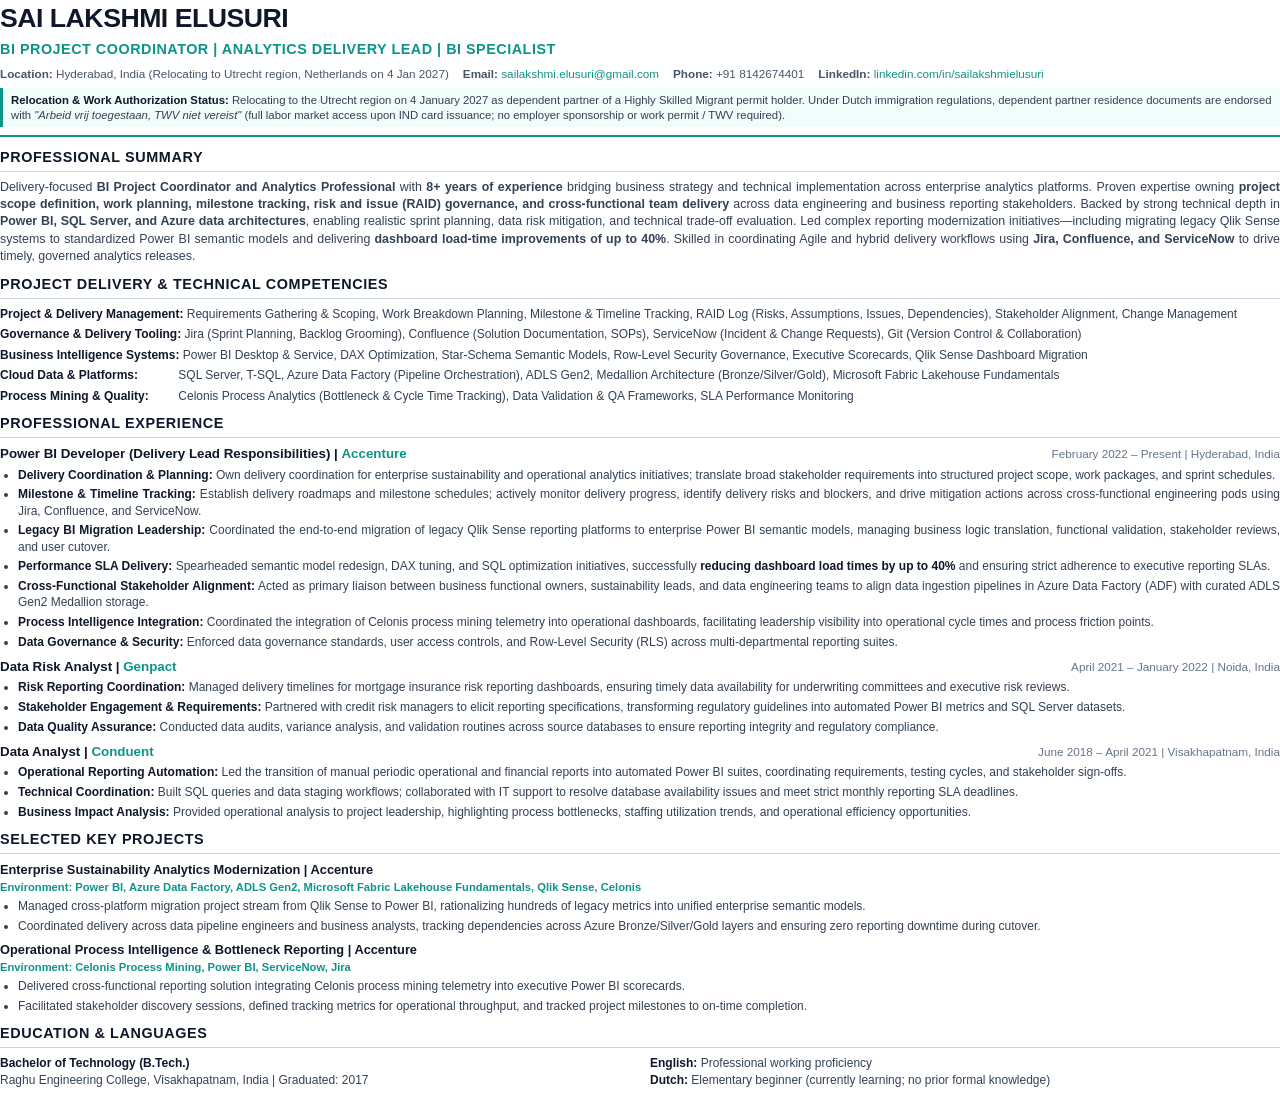
==== cv_bi_project_delivery.html @ 5f2615dc "feat(cicd): add git skills, automated test suite, netlify deployment and pipeline" ====
<!DOCTYPE html>
<html lang="en">
<head>
<meta charset="UTF-8">
<title>Sai Lakshmi Elusuri - BI Project Delivery CV</title>
<style>
  @page {
    size: A4 portrait;
    margin: 12mm 15mm 12mm 15mm;
  }
  * {
    box-sizing: border-box;
    margin: 0;
    padding: 0;
  }
  body {
    font-family: -apple-system, BlinkMacSystemFont, "Segoe UI", Roboto, Helvetica, Arial, sans-serif;
    color: #1a1a1a;
    background-color: #ffffff;
    font-size: 9.5pt;
    line-height: 1.38;
  }
  .cv-container {
    max-width: 100%;
    margin: 0 auto;
  }
  /* Header */
  header {
    border-bottom: 2px solid #0d9488;
    padding-bottom: 8px;
    margin-bottom: 11px;
  }
  h1 {
    font-size: 20pt;
    font-weight: 700;
    color: #0f172a;
    letter-spacing: -0.5px;
    text-transform: uppercase;
    margin-bottom: 3px;
  }
  .target-title {
    font-size: 10.8pt;
    font-weight: 600;
    color: #0d9488;
    text-transform: uppercase;
    letter-spacing: 0.5px;
    margin-bottom: 6px;
  }
  .contact-info {
    font-size: 8.8pt;
    color: #475569;
    display: flex;
    flex-wrap: wrap;
    gap: 6px 14px;
  }
  .contact-info a {
    color: #0d9488;
    text-decoration: none;
  }
  .auth-badge {
    margin-top: 6px;
    padding: 5px 8px;
    background-color: #f0fdfa;
    border-left: 3px solid #0d9488;
    font-size: 8.5pt;
    color: #334155;
    line-height: 1.3;
  }
  .auth-badge strong {
    color: #0f172a;
  }

  /* Section Styling */
  section {
    margin-bottom: 10px;
  }
  h2 {
    font-size: 10.8pt;
    font-weight: 700;
    color: #0f172a;
    text-transform: uppercase;
    letter-spacing: 0.6px;
    border-bottom: 1px solid #cbd5e1;
    padding-bottom: 3px;
    margin-bottom: 7px;
  }

  /* Summary */
  .summary p {
    text-align: justify;
    color: #334155;
    font-size: 9.3pt;
  }

  /* Skills Grid */
  .skills-list {
    list-style: none;
    display: grid;
    grid-template-columns: 1fr;
    gap: 4px;
    font-size: 9pt;
  }
  .skill-group strong {
    color: #0f172a;
    min-width: 175px;
    display: inline-block;
  }
  .skill-group span {
    color: #334155;
  }

  /* Experience */
  .job {
    margin-bottom: 8px;
    page-break-inside: avoid;
  }
  .job-header {
    display: flex;
    justify-content: space-between;
    align-items: baseline;
    margin-bottom: 2px;
  }
  .job-title-company {
    font-size: 10pt;
    font-weight: 700;
    color: #0f172a;
  }
  .job-company {
    color: #0d9488;
    font-weight: 600;
  }
  .job-meta {
    font-size: 8.8pt;
    color: #64748b;
    font-style: normal;
    text-align: right;
  }
  ul.job-bullets {
    margin-left: 18px;
    margin-top: 3px;
    list-style-type: disc;
  }
  ul.job-bullets li {
    font-size: 9pt;
    color: #334155;
    margin-bottom: 3px;
    text-align: justify;
  }
  ul.job-bullets li strong {
    color: #0f172a;
  }

  /* Projects */
  .project-item {
    margin-bottom: 7px;
    page-break-inside: avoid;
  }
  .project-title {
    font-size: 9.6pt;
    font-weight: 700;
    color: #0f172a;
    margin-bottom: 1px;
  }
  .project-tech {
    font-size: 8.4pt;
    color: #0d9488;
    font-weight: 600;
    margin-bottom: 2px;
  }

  /* Education & Languages */
  .two-col-footer {
    display: flex;
    justify-content: space-between;
    gap: 20px;
  }
  .two-col-footer > div {
    flex: 1;
  }
  .edu-item, .lang-item {
    font-size: 9pt;
    color: #334155;
  }
  .edu-item strong, .lang-item strong {
    color: #0f172a;
  }
</style>
</head>
<body>
<div class="cv-container">

  <!-- HEADER -->
  <header>
    <h1>Sai Lakshmi Elusuri</h1>
    <div class="target-title">BI Project Coordinator | Analytics Delivery Lead | BI Specialist</div>
    <div class="contact-info">
      <span><strong>Location:</strong> Hyderabad, India (Relocating to Utrecht region, Netherlands on 4 Jan 2027)</span>
      <span><strong>Email:</strong> <a href="mailto:sailakshmi.elusuri@gmail.com">sailakshmi.elusuri@gmail.com</a></span>
      <span><strong>Phone:</strong> +91 8142674401</span>
      <span><strong>LinkedIn:</strong> <a href="https://linkedin.com/in/sailakshmielusuri">linkedin.com/in/sailakshmielusuri</a></span>
    </div>
    <div class="auth-badge">
      <strong>Relocation & Work Authorization Status:</strong> Relocating to the Utrecht region on 4 January 2027 as dependent partner of a Highly Skilled Migrant permit holder. Under Dutch immigration regulations, dependent partner residence documents are endorsed with <em>"Arbeid vrij toegestaan, TWV niet vereist"</em> (full labor market access upon IND card issuance; no employer sponsorship or work permit / TWV required).
    </div>
  </header>

  <!-- PROFESSIONAL SUMMARY -->
  <section class="summary">
    <h2>Professional Summary</h2>
    <p>
      Delivery-focused <strong>BI Project Coordinator and Analytics Professional</strong> with <strong>8+ years of experience</strong> bridging business strategy and technical implementation across enterprise analytics platforms. Proven expertise owning <strong>project scope definition, work planning, milestone tracking, risk and issue (RAID) governance, and cross-functional team delivery</strong> across data engineering and business reporting stakeholders. Backed by strong technical depth in <strong>Power BI, SQL Server, and Azure data architectures</strong>, enabling realistic sprint planning, data risk mitigation, and technical trade-off evaluation. Led complex reporting modernization initiatives—including migrating legacy Qlik Sense systems to standardized Power BI semantic models and delivering <strong>dashboard load-time improvements of up to 40%</strong>. Skilled in coordinating Agile and hybrid delivery workflows using <strong>Jira, Confluence, and ServiceNow</strong> to drive timely, governed analytics releases.
    </p>
  </section>

  <!-- DELIVERY COMPETENCIES -->
  <section>
    <h2>Project Delivery & Technical Competencies</h2>
    <div class="skills-list">
      <div class="skill-group">
        <strong>Project & Delivery Management:</strong>
        <span>Requirements Gathering & Scoping, Work Breakdown Planning, Milestone & Timeline Tracking, RAID Log (Risks, Assumptions, Issues, Dependencies), Stakeholder Alignment, Change Management</span>
      </div>
      <div class="skill-group">
        <strong>Governance & Delivery Tooling:</strong>
        <span>Jira (Sprint Planning, Backlog Grooming), Confluence (Solution Documentation, SOPs), ServiceNow (Incident & Change Requests), Git (Version Control & Collaboration)</span>
      </div>
      <div class="skill-group">
        <strong>Business Intelligence Systems:</strong>
        <span>Power BI Desktop & Service, DAX Optimization, Star-Schema Semantic Models, Row-Level Security Governance, Executive Scorecards, Qlik Sense Dashboard Migration</span>
      </div>
      <div class="skill-group">
        <strong>Cloud Data & Platforms:</strong>
        <span>SQL Server, T-SQL, Azure Data Factory (Pipeline Orchestration), ADLS Gen2, Medallion Architecture (Bronze/Silver/Gold), Microsoft Fabric Lakehouse Fundamentals</span>
      </div>
      <div class="skill-group">
        <strong>Process Mining & Quality:</strong>
        <span>Celonis Process Analytics (Bottleneck & Cycle Time Tracking), Data Validation & QA Frameworks, SLA Performance Monitoring</span>
      </div>
    </div>
  </section>

  <!-- PROFESSIONAL EXPERIENCE -->
  <section>
    <h2>Professional Experience</h2>

    <!-- ACCENTURE -->
    <div class="job">
      <div class="job-header">
        <span class="job-title-company">Power BI Developer (Delivery Lead Responsibilities) | <span class="job-company">Accenture</span></span>
        <span class="job-meta">February 2022 – Present | Hyderabad, India</span>
      </div>
      <ul class="job-bullets">
        <li><strong>Delivery Coordination & Planning:</strong> Own delivery coordination for enterprise sustainability and operational analytics initiatives; translate broad stakeholder requirements into structured project scope, work packages, and sprint schedules.</li>
        <li><strong>Milestone & Timeline Tracking:</strong> Establish delivery roadmaps and milestone schedules; actively monitor delivery progress, identify delivery risks and blockers, and drive mitigation actions across cross-functional engineering pods using Jira, Confluence, and ServiceNow.</li>
        <li><strong>Legacy BI Migration Leadership:</strong> Coordinated the end-to-end migration of legacy Qlik Sense reporting platforms to enterprise Power BI semantic models, managing business logic translation, functional validation, stakeholder reviews, and user cutover.</li>
        <li><strong>Performance SLA Delivery:</strong> Spearheaded semantic model redesign, DAX tuning, and SQL optimization initiatives, successfully <strong>reducing dashboard load times by up to 40%</strong> and ensuring strict adherence to executive reporting SLAs.</li>
        <li><strong>Cross-Functional Stakeholder Alignment:</strong> Acted as primary liaison between business functional owners, sustainability leads, and data engineering teams to align data ingestion pipelines in Azure Data Factory (ADF) with curated ADLS Gen2 Medallion storage.</li>
        <li><strong>Process Intelligence Integration:</strong> Coordinated the integration of Celonis process mining telemetry into operational dashboards, facilitating leadership visibility into operational cycle times and process friction points.</li>
        <li><strong>Data Governance & Security:</strong> Enforced data governance standards, user access controls, and Row-Level Security (RLS) across multi-departmental reporting suites.</li>
      </ul>
    </div>

    <!-- GENPACT -->
    <div class="job">
      <div class="job-header">
        <span class="job-title-company">Data Risk Analyst | <span class="job-company">Genpact</span></span>
        <span class="job-meta">April 2021 – January 2022 | Noida, India</span>
      </div>
      <ul class="job-bullets">
        <li><strong>Risk Reporting Coordination:</strong> Managed delivery timelines for mortgage insurance risk reporting dashboards, ensuring timely data availability for underwriting committees and executive risk reviews.</li>
        <li><strong>Stakeholder Engagement & Requirements:</strong> Partnered with credit risk managers to elicit reporting specifications, transforming regulatory guidelines into automated Power BI metrics and SQL Server datasets.</li>
        <li><strong>Data Quality Assurance:</strong> Conducted data audits, variance analysis, and validation routines across source databases to ensure reporting integrity and regulatory compliance.</li>
      </ul>
    </div>

    <!-- CONDUENT -->
    <div class="job">
      <div class="job-header">
        <span class="job-title-company">Data Analyst | <span class="job-company">Conduent</span></span>
        <span class="job-meta">June 2018 – April 2021 | Visakhapatnam, India</span>
      </div>
      <ul class="job-bullets">
        <li><strong>Operational Reporting Automation:</strong> Led the transition of manual periodic operational and financial reports into automated Power BI suites, coordinating requirements, testing cycles, and stakeholder sign-offs.</li>
        <li><strong>Technical Coordination:</strong> Built SQL queries and data staging workflows; collaborated with IT support to resolve database availability issues and meet strict monthly reporting SLA deadlines.</li>
        <li><strong>Business Impact Analysis:</strong> Provided operational analysis to project leadership, highlighting process bottlenecks, staffing utilization trends, and operational efficiency opportunities.</li>
      </ul>
    </div>
  </section>

  <!-- SELECTED PROJECT ACHIEVEMENTS -->
  <section>
    <h2>Selected Key Projects</h2>
    <div class="project-item">
      <div class="project-title">Enterprise Sustainability Analytics Modernization | Accenture</div>
      <div class="project-tech">Environment: Power BI, Azure Data Factory, ADLS Gen2, Microsoft Fabric Lakehouse Fundamentals, Qlik Sense, Celonis</div>
      <ul class="job-bullets">
        <li>Managed cross-platform migration project stream from Qlik Sense to Power BI, rationalizing hundreds of legacy metrics into unified enterprise semantic models.</li>
        <li>Coordinated delivery across data pipeline engineers and business analysts, tracking dependencies across Azure Bronze/Silver/Gold layers and ensuring zero reporting downtime during cutover.</li>
      </ul>
    </div>
    <div class="project-item">
      <div class="project-title">Operational Process Intelligence & Bottleneck Reporting | Accenture</div>
      <div class="project-tech">Environment: Celonis Process Mining, Power BI, ServiceNow, Jira</div>
      <ul class="job-bullets">
        <li>Delivered cross-functional reporting solution integrating Celonis process mining telemetry into executive Power BI scorecards.</li>
        <li>Facilitated stakeholder discovery sessions, defined tracking metrics for operational throughput, and tracked project milestones to on-time completion.</li>
      </ul>
    </div>
  </section>

  <!-- EDUCATION & LANGUAGES -->
  <section>
    <h2>Education & Languages</h2>
    <div class="two-col-footer">
      <div>
        <div class="edu-item"><strong>Bachelor of Technology (B.Tech.)</strong></div>
        <div class="edu-item">Raghu Engineering College, Visakhapatnam, India | Graduated: 2017</div>
      </div>
      <div>
        <div class="lang-item"><strong>English:</strong> Professional working proficiency</div>
        <div class="lang-item"><strong>Dutch:</strong> Elementary beginner (currently learning; no prior formal knowledge)</div>
      </div>
    </div>
  </section>

</div>
</body>
</html>
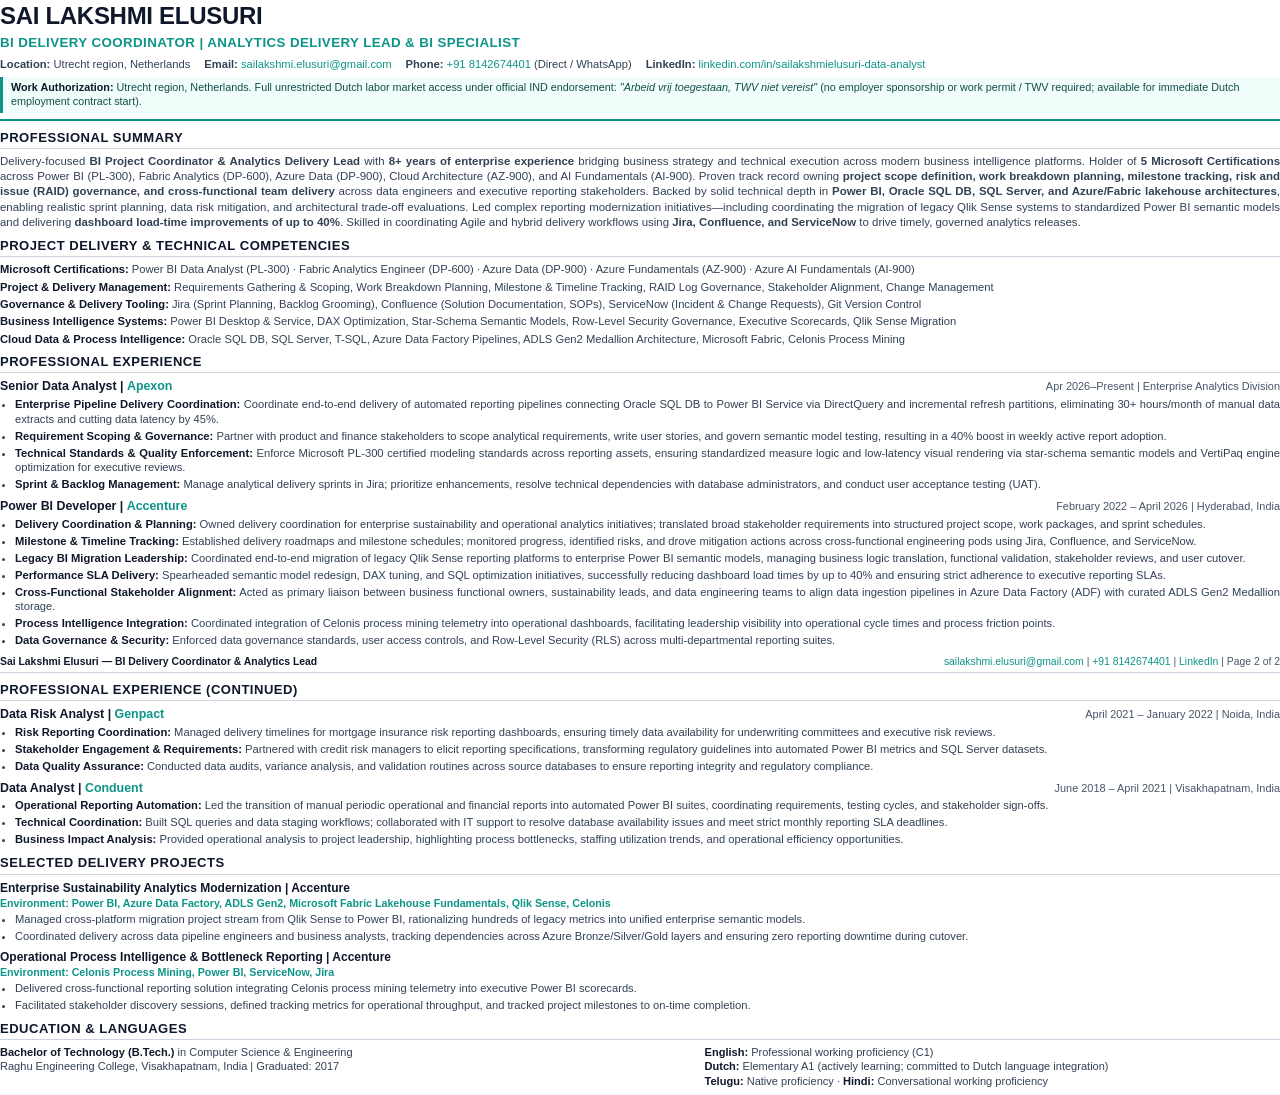
==== commit dd7c67ac: "feat: build and sync resumes, automated test suite, and recruiter assets" ====
--- a/cv_bi_project_delivery.html
+++ b/cv_bi_project_delivery.html
@@ -2,11 +2,12 @@
 <html lang="en">
 <head>
 <meta charset="UTF-8">
-<title>Sai Lakshmi Elusuri - BI Project Delivery CV</title>
+<meta name="viewport" content="width=device-width, initial-scale=1.0">
+<title>Sai Lakshmi Elusuri - BI Delivery Coordinator &amp; Analytics Lead CV</title>
 <style>
   @page {
     size: A4 portrait;
-    margin: 12mm 15mm 12mm 15mm;
+    margin: 10mm 13mm 10mm 13mm;
   }
   * {
     box-sizing: border-box;
@@ -14,104 +15,109 @@
     padding: 0;
   }
   body {
-    font-family: -apple-system, BlinkMacSystemFont, "Segoe UI", Roboto, Helvetica, Arial, sans-serif;
-    color: #1a1a1a;
+    font-family: -apple-system, BlinkMacSystemFont, "Segoe UI", Roboto, "Helvetica Neue", Arial, sans-serif;
+    color: #0f172a;
     background-color: #ffffff;
-    font-size: 9.5pt;
-    line-height: 1.38;
+    font-size: 8.8pt;
+    line-height: 1.34;
+    -webkit-font-smoothing: antialiased;
   }
   .cv-container {
     max-width: 100%;
     margin: 0 auto;
   }
+
   /* Header */
-  header {
+  header.main-header {
     border-bottom: 2px solid #0d9488;
-    padding-bottom: 8px;
-    margin-bottom: 11px;
+    padding-bottom: 6px;
+    margin-bottom: 8px;
   }
   h1 {
-    font-size: 20pt;
-    font-weight: 700;
-    color: #0f172a;
-    letter-spacing: -0.5px;
+    font-size: 18pt;
+    font-weight: 700;
+    color: #0f172a;
+    letter-spacing: -0.3px;
     text-transform: uppercase;
-    margin-bottom: 3px;
+    margin-bottom: 2px;
   }
   .target-title {
-    font-size: 10.8pt;
+    font-size: 10pt;
     font-weight: 600;
     color: #0d9488;
+    text-transform: uppercase;
+    letter-spacing: 0.4px;
+    margin-bottom: 5px;
+  }
+  .contact-info {
+    font-size: 8.4pt;
+    color: #334155;
+    display: flex;
+    flex-wrap: wrap;
+    gap: 4px 14px;
+    align-items: center;
+  }
+  .contact-info a {
+    color: #0d9488;
+    text-decoration: none;
+  }
+  .auth-banner {
+    margin-top: 5px;
+    padding: 4px 8px;
+    background-color: #f0fdfa;
+    border-left: 3px solid #0d9488;
+    font-size: 8.1pt;
+    color: #134e4a;
+    line-height: 1.28;
+  }
+  .auth-banner strong {
+    color: #0f172a;
+  }
+
+  /* Section Styling */
+  section {
+    margin-bottom: 7px;
+  }
+  h2 {
+    font-size: 9.8pt;
+    font-weight: 700;
+    color: #0f172a;
     text-transform: uppercase;
     letter-spacing: 0.5px;
-    margin-bottom: 6px;
-  }
-  .contact-info {
-    font-size: 8.8pt;
-    color: #475569;
-    display: flex;
-    flex-wrap: wrap;
-    gap: 6px 14px;
-  }
-  .contact-info a {
-    color: #0d9488;
-    text-decoration: none;
-  }
-  .auth-badge {
-    margin-top: 6px;
-    padding: 5px 8px;
-    background-color: #f0fdfa;
-    border-left: 3px solid #0d9488;
-    font-size: 8.5pt;
-    color: #334155;
-    line-height: 1.3;
-  }
-  .auth-badge strong {
-    color: #0f172a;
-  }
-
-  /* Section Styling */
-  section {
-    margin-bottom: 10px;
-  }
-  h2 {
-    font-size: 10.8pt;
-    font-weight: 700;
-    color: #0f172a;
-    text-transform: uppercase;
-    letter-spacing: 0.6px;
     border-bottom: 1px solid #cbd5e1;
-    padding-bottom: 3px;
-    margin-bottom: 7px;
+    padding-bottom: 2px;
+    margin-bottom: 5px;
   }
 
   /* Summary */
   .summary p {
     text-align: justify;
     color: #334155;
-    font-size: 9.3pt;
-  }
-
-  /* Skills Grid */
+    font-size: 8.6pt;
+    line-height: 1.32;
+  }
+
+  /* Skills List */
   .skills-list {
-    list-style: none;
-    display: grid;
-    grid-template-columns: 1fr;
-    gap: 4px;
-    font-size: 9pt;
+    display: flex;
+    flex-direction: column;
+    gap: 3px;
+    font-size: 8.4pt;
+    break-inside: avoid;
+    page-break-inside: avoid;
+  }
+  .skill-group {
+    color: #334155;
+    line-height: 1.28;
   }
   .skill-group strong {
     color: #0f172a;
-    min-width: 175px;
-    display: inline-block;
-  }
-  .skill-group span {
-    color: #334155;
-  }
-
-  /* Experience */
+  }
+
+  /* Jobs & Experience */
   .job {
-    margin-bottom: 8px;
+    margin-bottom: 6px;
+    break-inside: avoid;
     page-break-inside: avoid;
   }
   .job-header {
@@ -121,7 +127,7 @@
     margin-bottom: 2px;
   }
   .job-title-company {
-    font-size: 10pt;
+    font-size: 9.3pt;
     font-weight: 700;
     color: #0f172a;
   }
@@ -130,58 +136,80 @@
     font-weight: 600;
   }
   .job-meta {
-    font-size: 8.8pt;
-    color: #64748b;
-    font-style: normal;
+    font-size: 8.2pt;
+    color: #475569;
     text-align: right;
   }
   ul.job-bullets {
-    margin-left: 18px;
-    margin-top: 3px;
+    margin-left: 15px;
+    margin-top: 2px;
     list-style-type: disc;
   }
   ul.job-bullets li {
-    font-size: 9pt;
-    color: #334155;
-    margin-bottom: 3px;
+    font-size: 8.4pt;
+    color: #334155;
+    margin-bottom: 2.5px;
     text-align: justify;
+    line-height: 1.3;
   }
   ul.job-bullets li strong {
+    color: #0f172a;
+  }
+
+  /* Page Break & Running Header */
+  .page-break {
+    page-break-before: always;
+    break-before: page;
+  }
+  .running-header {
+    display: flex;
+    justify-content: space-between;
+    align-items: center;
+    border-bottom: 1px solid #cbd5e1;
+    padding-bottom: 3px;
+    margin-bottom: 8px;
+    font-size: 7.8pt;
+    color: #475569;
+  }
+  .running-header a {
+    color: #0d9488;
+    text-decoration: none;
+  }
+  .running-header-name {
+    font-weight: 700;
     color: #0f172a;
   }
 
   /* Projects */
   .project-item {
-    margin-bottom: 7px;
+    margin-bottom: 5px;
+    break-inside: avoid;
     page-break-inside: avoid;
   }
   .project-title {
-    font-size: 9.6pt;
-    font-weight: 700;
-    color: #0f172a;
-    margin-bottom: 1px;
+    font-size: 9pt;
+    font-weight: 700;
+    color: #0f172a;
   }
   .project-tech {
-    font-size: 8.4pt;
+    font-size: 8pt;
     color: #0d9488;
     font-weight: 600;
-    margin-bottom: 2px;
+    margin-bottom: 1.5px;
   }
 
   /* Education & Languages */
-  .two-col-footer {
-    display: flex;
-    justify-content: space-between;
-    gap: 20px;
-  }
-  .two-col-footer > div {
-    flex: 1;
-  }
-  .edu-item, .lang-item {
-    font-size: 9pt;
-    color: #334155;
-  }
-  .edu-item strong, .lang-item strong {
+  .two-col-grid {
+    display: grid;
+    grid-template-columns: 1.2fr 1fr;
+    gap: 14px;
+    font-size: 8.3pt;
+  }
+  .edu-block, .lang-block {
+    color: #334155;
+    line-height: 1.3;
+  }
+  .edu-block strong, .lang-block strong {
     color: #0f172a;
   }
 </style>
@@ -189,18 +217,18 @@
 <body>
 <div class="cv-container">
 
-  <!-- HEADER -->
-  <header>
+  <!-- PAGE 1 -->
+  <header class="main-header">
     <h1>Sai Lakshmi Elusuri</h1>
-    <div class="target-title">BI Project Coordinator | Analytics Delivery Lead | BI Specialist</div>
+    <div class="target-title">BI Delivery Coordinator | Analytics Delivery Lead &amp; BI Specialist</div>
     <div class="contact-info">
-      <span><strong>Location:</strong> Hyderabad, India (Relocating to Utrecht region, Netherlands on 4 Jan 2027)</span>
+      <span><strong>Location:</strong> Utrecht region, Netherlands</span>
       <span><strong>Email:</strong> <a href="mailto:sailakshmi.elusuri@gmail.com">sailakshmi.elusuri@gmail.com</a></span>
-      <span><strong>Phone:</strong> +91 8142674401</span>
-      <span><strong>LinkedIn:</strong> <a href="https://linkedin.com/in/sailakshmielusuri">linkedin.com/in/sailakshmielusuri</a></span>
-    </div>
-    <div class="auth-badge">
-      <strong>Relocation & Work Authorization Status:</strong> Relocating to the Utrecht region on 4 January 2027 as dependent partner of a Highly Skilled Migrant permit holder. Under Dutch immigration regulations, dependent partner residence documents are endorsed with <em>"Arbeid vrij toegestaan, TWV niet vereist"</em> (full labor market access upon IND card issuance; no employer sponsorship or work permit / TWV required).
+      <span><strong>Phone:</strong> <a href="tel:+918142674401">+91 8142674401</a> (Direct / WhatsApp)</span>
+      <span><strong>LinkedIn:</strong> <a href="https://www.linkedin.com/in/sailakshmielusuri-data-analyst/" target="_blank">linkedin.com/in/sailakshmielusuri-data-analyst</a></span>
+    </div>
+    <div class="auth-banner">
+      <strong>Work Authorization:</strong> Utrecht region, Netherlands. Full unrestricted Dutch labor market access under official IND endorsement: <em>"Arbeid vrij toegestaan, TWV niet vereist"</em> (no employer sponsorship or work permit / TWV required; available for immediate Dutch employment contract start).
     </div>
   </header>
 
@@ -208,57 +236,85 @@
   <section class="summary">
     <h2>Professional Summary</h2>
     <p>
-      Delivery-focused <strong>BI Project Coordinator and Analytics Professional</strong> with <strong>8+ years of experience</strong> bridging business strategy and technical implementation across enterprise analytics platforms. Proven expertise owning <strong>project scope definition, work planning, milestone tracking, risk and issue (RAID) governance, and cross-functional team delivery</strong> across data engineering and business reporting stakeholders. Backed by strong technical depth in <strong>Power BI, SQL Server, and Azure data architectures</strong>, enabling realistic sprint planning, data risk mitigation, and technical trade-off evaluation. Led complex reporting modernization initiatives—including migrating legacy Qlik Sense systems to standardized Power BI semantic models and delivering <strong>dashboard load-time improvements of up to 40%</strong>. Skilled in coordinating Agile and hybrid delivery workflows using <strong>Jira, Confluence, and ServiceNow</strong> to drive timely, governed analytics releases.
+      Delivery-focused <strong>BI Project Coordinator &amp; Analytics Delivery Lead</strong> with <strong>8+ years of enterprise experience</strong> bridging business strategy and technical execution across modern business intelligence platforms. Holder of <strong>5 Microsoft Certifications</strong> across Power BI (PL-300), Fabric Analytics (DP-600), Azure Data (DP-900), Cloud Architecture (AZ-900), and AI Fundamentals (AI-900). Proven track record owning <strong>project scope definition, work breakdown planning, milestone tracking, risk and issue (RAID) governance, and cross-functional team delivery</strong> across data engineers and executive reporting stakeholders. Backed by solid technical depth in <strong>Power BI, Oracle SQL DB, SQL Server, and Azure/Fabric lakehouse architectures</strong>, enabling realistic sprint planning, data risk mitigation, and architectural trade-off evaluations. Led complex reporting modernization initiatives—including coordinating the migration of legacy Qlik Sense systems to standardized Power BI semantic models and delivering <strong>dashboard load-time improvements of up to 40%</strong>. Skilled in coordinating Agile and hybrid delivery workflows using <strong>Jira, Confluence, and ServiceNow</strong> to drive timely, governed analytics releases.
     </p>
   </section>
 
-  <!-- DELIVERY COMPETENCIES -->
-  <section>
-    <h2>Project Delivery & Technical Competencies</h2>
+  <!-- PROJECT DELIVERY & TECHNICAL COMPETENCIES -->
+  <section class="skills">
+    <h2>Project Delivery &amp; Technical Competencies</h2>
     <div class="skills-list">
       <div class="skill-group">
-        <strong>Project & Delivery Management:</strong>
-        <span>Requirements Gathering & Scoping, Work Breakdown Planning, Milestone & Timeline Tracking, RAID Log (Risks, Assumptions, Issues, Dependencies), Stakeholder Alignment, Change Management</span>
-      </div>
-      <div class="skill-group">
-        <strong>Governance & Delivery Tooling:</strong>
-        <span>Jira (Sprint Planning, Backlog Grooming), Confluence (Solution Documentation, SOPs), ServiceNow (Incident & Change Requests), Git (Version Control & Collaboration)</span>
-      </div>
-      <div class="skill-group">
-        <strong>Business Intelligence Systems:</strong>
-        <span>Power BI Desktop & Service, DAX Optimization, Star-Schema Semantic Models, Row-Level Security Governance, Executive Scorecards, Qlik Sense Dashboard Migration</span>
-      </div>
-      <div class="skill-group">
-        <strong>Cloud Data & Platforms:</strong>
-        <span>SQL Server, T-SQL, Azure Data Factory (Pipeline Orchestration), ADLS Gen2, Medallion Architecture (Bronze/Silver/Gold), Microsoft Fabric Lakehouse Fundamentals</span>
-      </div>
-      <div class="skill-group">
-        <strong>Process Mining & Quality:</strong>
-        <span>Celonis Process Analytics (Bottleneck & Cycle Time Tracking), Data Validation & QA Frameworks, SLA Performance Monitoring</span>
-      </div>
-    </div>
-  </section>
-
-  <!-- PROFESSIONAL EXPERIENCE -->
-  <section>
+        <strong>Microsoft Certifications:</strong> Power BI Data Analyst (PL-300) · Fabric Analytics Engineer (DP-600) · Azure Data (DP-900) · Azure Fundamentals (AZ-900) · Azure AI Fundamentals (AI-900)
+      </div>
+      <div class="skill-group">
+        <strong>Project &amp; Delivery Management:</strong> Requirements Gathering &amp; Scoping, Work Breakdown Planning, Milestone &amp; Timeline Tracking, RAID Log Governance, Stakeholder Alignment, Change Management
+      </div>
+      <div class="skill-group">
+        <strong>Governance &amp; Delivery Tooling:</strong> Jira (Sprint Planning, Backlog Grooming), Confluence (Solution Documentation, SOPs), ServiceNow (Incident &amp; Change Requests), Git Version Control
+      </div>
+      <div class="skill-group">
+        <strong>Business Intelligence Systems:</strong> Power BI Desktop &amp; Service, DAX Optimization, Star-Schema Semantic Models, Row-Level Security Governance, Executive Scorecards, Qlik Sense Migration
+      </div>
+      <div class="skill-group">
+        <strong>Cloud Data &amp; Process Intelligence:</strong> Oracle SQL DB, SQL Server, T-SQL, Azure Data Factory Pipelines, ADLS Gen2 Medallion Architecture, Microsoft Fabric, Celonis Process Mining
+      </div>
+    </div>
+  </section>
+
+  <!-- PROFESSIONAL EXPERIENCE: PART 1 -->
+  <section class="experience">
     <h2>Professional Experience</h2>
+
+    <!-- APEXON -->
+    <div class="job">
+      <div class="job-header">
+        <span class="job-title-company">Senior Data Analyst | <span class="job-company">Apexon</span></span>
+        <span class="job-meta">Apr 2026–Present | Enterprise Analytics Division</span>
+      </div>
+      <ul class="job-bullets">
+        <li><strong>Enterprise Pipeline Delivery Coordination:</strong> Coordinate end-to-end delivery of automated reporting pipelines connecting Oracle SQL DB to Power BI Service via DirectQuery and incremental refresh partitions, eliminating 30+ hours/month of manual data extracts and cutting data latency by 45%.</li>
+        <li><strong>Requirement Scoping &amp; Governance:</strong> Partner with product and finance stakeholders to scope analytical requirements, write user stories, and govern semantic model testing, resulting in a 40% boost in weekly active report adoption.</li>
+        <li><strong>Technical Standards &amp; Quality Enforcement:</strong> Enforce Microsoft PL-300 certified modeling standards across reporting assets, ensuring standardized measure logic and low-latency visual rendering via star-schema semantic models and VertiPaq engine optimization for executive reviews.</li>
+        <li><strong>Sprint &amp; Backlog Management:</strong> Manage analytical delivery sprints in Jira; prioritize enhancements, resolve technical dependencies with database administrators, and conduct user acceptance testing (UAT).</li>
+      </ul>
+    </div>
 
     <!-- ACCENTURE -->
     <div class="job">
       <div class="job-header">
-        <span class="job-title-company">Power BI Developer (Delivery Lead Responsibilities) | <span class="job-company">Accenture</span></span>
-        <span class="job-meta">February 2022 – Present | Hyderabad, India</span>
-      </div>
-      <ul class="job-bullets">
-        <li><strong>Delivery Coordination & Planning:</strong> Own delivery coordination for enterprise sustainability and operational analytics initiatives; translate broad stakeholder requirements into structured project scope, work packages, and sprint schedules.</li>
-        <li><strong>Milestone & Timeline Tracking:</strong> Establish delivery roadmaps and milestone schedules; actively monitor delivery progress, identify delivery risks and blockers, and drive mitigation actions across cross-functional engineering pods using Jira, Confluence, and ServiceNow.</li>
-        <li><strong>Legacy BI Migration Leadership:</strong> Coordinated the end-to-end migration of legacy Qlik Sense reporting platforms to enterprise Power BI semantic models, managing business logic translation, functional validation, stakeholder reviews, and user cutover.</li>
-        <li><strong>Performance SLA Delivery:</strong> Spearheaded semantic model redesign, DAX tuning, and SQL optimization initiatives, successfully <strong>reducing dashboard load times by up to 40%</strong> and ensuring strict adherence to executive reporting SLAs.</li>
+        <span class="job-title-company">Power BI Developer | <span class="job-company">Accenture</span></span>
+        <span class="job-meta">February 2022 – April 2026 | Hyderabad, India</span>
+      </div>
+      <ul class="job-bullets">
+        <li><strong>Delivery Coordination &amp; Planning:</strong> Owned delivery coordination for enterprise sustainability and operational analytics initiatives; translated broad stakeholder requirements into structured project scope, work packages, and sprint schedules.</li>
+        <li><strong>Milestone &amp; Timeline Tracking:</strong> Established delivery roadmaps and milestone schedules; monitored progress, identified risks, and drove mitigation actions across cross-functional engineering pods using Jira, Confluence, and ServiceNow.</li>
+        <li><strong>Legacy BI Migration Leadership:</strong> Coordinated end-to-end migration of legacy Qlik Sense reporting platforms to enterprise Power BI semantic models, managing business logic translation, functional validation, stakeholder reviews, and user cutover.</li>
+        <li><strong>Performance SLA Delivery:</strong> Spearheaded semantic model redesign, DAX tuning, and SQL optimization initiatives, successfully reducing dashboard load times by up to 40% and ensuring strict adherence to executive reporting SLAs.</li>
         <li><strong>Cross-Functional Stakeholder Alignment:</strong> Acted as primary liaison between business functional owners, sustainability leads, and data engineering teams to align data ingestion pipelines in Azure Data Factory (ADF) with curated ADLS Gen2 Medallion storage.</li>
-        <li><strong>Process Intelligence Integration:</strong> Coordinated the integration of Celonis process mining telemetry into operational dashboards, facilitating leadership visibility into operational cycle times and process friction points.</li>
-        <li><strong>Data Governance & Security:</strong> Enforced data governance standards, user access controls, and Row-Level Security (RLS) across multi-departmental reporting suites.</li>
-      </ul>
-    </div>
+        <li><strong>Process Intelligence Integration:</strong> Coordinated integration of Celonis process mining telemetry into operational dashboards, facilitating leadership visibility into operational cycle times and process friction points.</li>
+        <li><strong>Data Governance &amp; Security:</strong> Enforced data governance standards, user access controls, and Row-Level Security (RLS) across multi-departmental reporting suites.</li>
+      </ul>
+    </div>
+  </section>
+
+  <!-- PAGE BREAK -->
+  <div class="page-break"></div>
+
+  <!-- RUNNING HEADER PAGE 2 -->
+  <div class="running-header">
+    <div class="running-header-name">Sai Lakshmi Elusuri — BI Delivery Coordinator &amp; Analytics Lead</div>
+    <div>
+      <a href="mailto:sailakshmi.elusuri@gmail.com">sailakshmi.elusuri@gmail.com</a> |
+      <a href="tel:+918142674401">+91 8142674401</a> |
+      <a href="https://www.linkedin.com/in/sailakshmielusuri-data-analyst/" target="_blank">LinkedIn</a> |
+      <span>Page 2 of 2</span>
+    </div>
+  </div>
+
+  <!-- PROFESSIONAL EXPERIENCE: PART 2 -->
+  <section class="experience">
+    <h2>Professional Experience (Continued)</h2>
 
     <!-- GENPACT -->
     <div class="job">
@@ -268,7 +324,7 @@
       </div>
       <ul class="job-bullets">
         <li><strong>Risk Reporting Coordination:</strong> Managed delivery timelines for mortgage insurance risk reporting dashboards, ensuring timely data availability for underwriting committees and executive risk reviews.</li>
-        <li><strong>Stakeholder Engagement & Requirements:</strong> Partnered with credit risk managers to elicit reporting specifications, transforming regulatory guidelines into automated Power BI metrics and SQL Server datasets.</li>
+        <li><strong>Stakeholder Engagement &amp; Requirements:</strong> Partnered with credit risk managers to elicit reporting specifications, transforming regulatory guidelines into automated Power BI metrics and SQL Server datasets.</li>
         <li><strong>Data Quality Assurance:</strong> Conducted data audits, variance analysis, and validation routines across source databases to ensure reporting integrity and regulatory compliance.</li>
       </ul>
     </div>
@@ -287,9 +343,9 @@
     </div>
   </section>
 
-  <!-- SELECTED PROJECT ACHIEVEMENTS -->
-  <section>
-    <h2>Selected Key Projects</h2>
+  <!-- SELECTED KEY PROJECTS -->
+  <section class="projects">
+    <h2>Selected Delivery Projects</h2>
     <div class="project-item">
       <div class="project-title">Enterprise Sustainability Analytics Modernization | Accenture</div>
       <div class="project-tech">Environment: Power BI, Azure Data Factory, ADLS Gen2, Microsoft Fabric Lakehouse Fundamentals, Qlik Sense, Celonis</div>
@@ -299,7 +355,7 @@
       </ul>
     </div>
     <div class="project-item">
-      <div class="project-title">Operational Process Intelligence & Bottleneck Reporting | Accenture</div>
+      <div class="project-title">Operational Process Intelligence &amp; Bottleneck Reporting | Accenture</div>
       <div class="project-tech">Environment: Celonis Process Mining, Power BI, ServiceNow, Jira</div>
       <ul class="job-bullets">
         <li>Delivered cross-functional reporting solution integrating Celonis process mining telemetry into executive Power BI scorecards.</li>
@@ -309,16 +365,17 @@
   </section>
 
   <!-- EDUCATION & LANGUAGES -->
-  <section>
-    <h2>Education & Languages</h2>
-    <div class="two-col-footer">
-      <div>
-        <div class="edu-item"><strong>Bachelor of Technology (B.Tech.)</strong></div>
-        <div class="edu-item">Raghu Engineering College, Visakhapatnam, India | Graduated: 2017</div>
-      </div>
-      <div>
-        <div class="lang-item"><strong>English:</strong> Professional working proficiency</div>
-        <div class="lang-item"><strong>Dutch:</strong> Elementary beginner (currently learning; no prior formal knowledge)</div>
+  <section class="education-languages">
+    <h2>Education &amp; Languages</h2>
+    <div class="two-col-grid">
+      <div class="edu-block">
+        <div><strong>Bachelor of Technology (B.Tech.)</strong> in Computer Science &amp; Engineering</div>
+        <div>Raghu Engineering College, Visakhapatnam, India | Graduated: 2017</div>
+      </div>
+      <div class="lang-block">
+        <div><strong>English:</strong> Professional working proficiency (C1)</div>
+        <div><strong>Dutch:</strong> Elementary A1 (actively learning; committed to Dutch language integration)</div>
+        <div><strong>Telugu:</strong> Native proficiency · <strong>Hindi:</strong> Conversational working proficiency</div>
       </div>
     </div>
   </section>
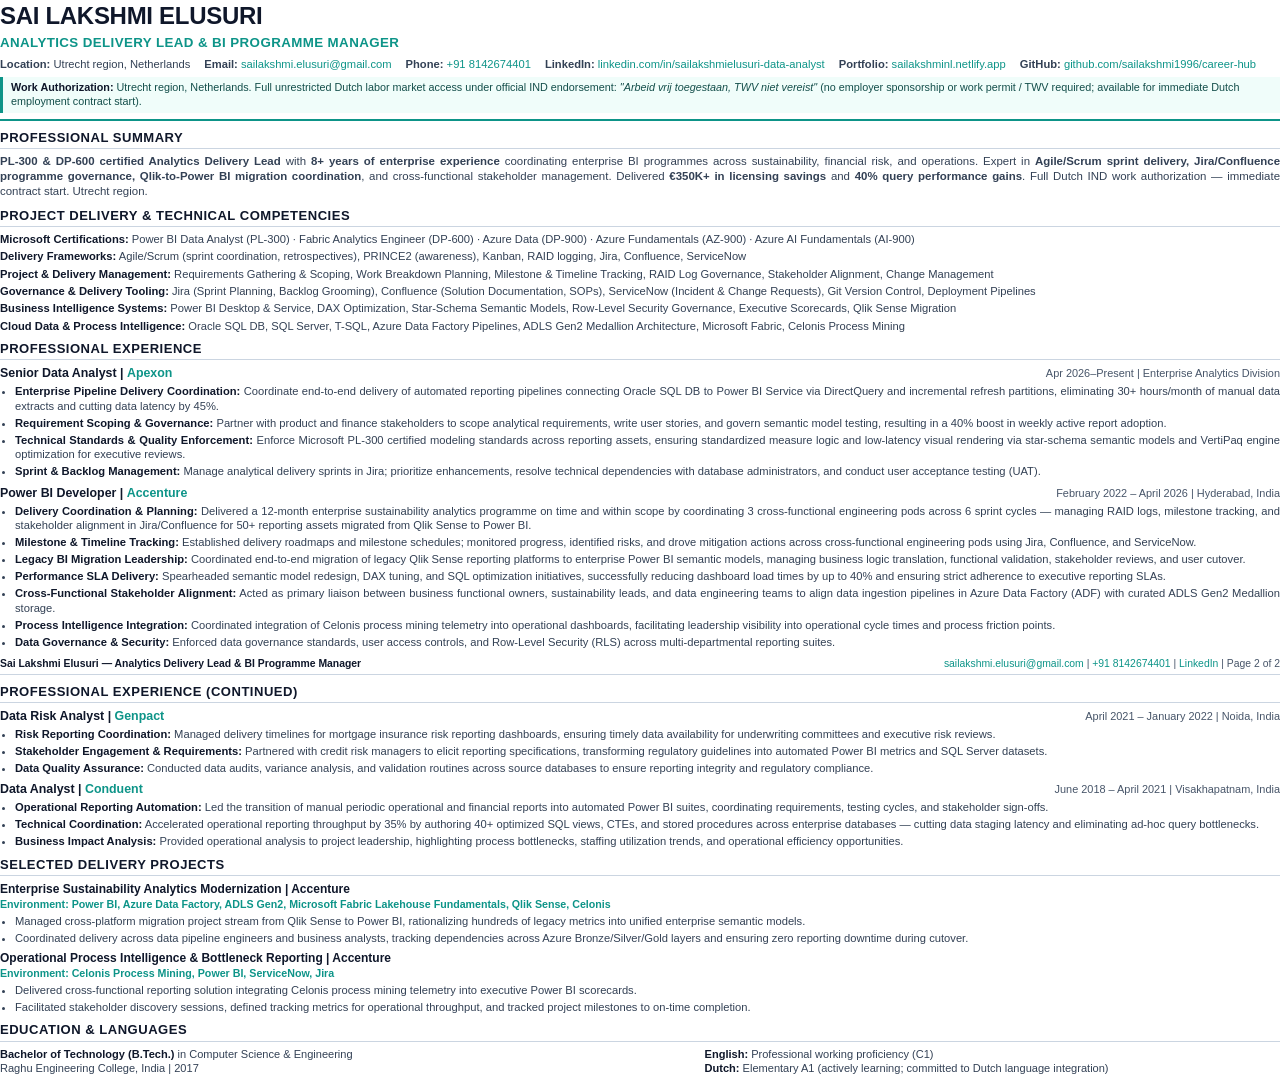
==== commit 991faa68: "feat(cv): hyper-optimize CVs for Dutch (NL) enterprise ATS: remove low-signal noise, add Tabular Edi" ====
--- a/cv_bi_project_delivery.html
+++ b/cv_bi_project_delivery.html
@@ -220,12 +220,14 @@
   <!-- PAGE 1 -->
   <header class="main-header">
     <h1>Sai Lakshmi Elusuri</h1>
-    <div class="target-title">BI Delivery Coordinator | Analytics Delivery Lead &amp; BI Specialist</div>
+    <div class="target-title">Analytics Delivery Lead &amp; BI Programme Manager</div>
     <div class="contact-info">
       <span><strong>Location:</strong> Utrecht region, Netherlands</span>
       <span><strong>Email:</strong> <a href="mailto:sailakshmi.elusuri@gmail.com">sailakshmi.elusuri@gmail.com</a></span>
-      <span><strong>Phone:</strong> <a href="tel:+918142674401">+91 8142674401</a> (Direct / WhatsApp)</span>
+      <span><strong>Phone:</strong> <a href="tel:+918142674401">+91 8142674401</a></span>
       <span><strong>LinkedIn:</strong> <a href="https://www.linkedin.com/in/sailakshmielusuri-data-analyst/" target="_blank">linkedin.com/in/sailakshmielusuri-data-analyst</a></span>
+      <span><strong>Portfolio:</strong> <a href="https://sailakshminl.netlify.app/" target="_blank">sailakshminl.netlify.app</a></span>
+      <span><strong>GitHub:</strong> <a href="https://github.com/sailakshmi1996/career-hub" target="_blank">github.com/sailakshmi1996/career-hub</a></span>
     </div>
     <div class="auth-banner">
       <strong>Work Authorization:</strong> Utrecht region, Netherlands. Full unrestricted Dutch labor market access under official IND endorsement: <em>"Arbeid vrij toegestaan, TWV niet vereist"</em> (no employer sponsorship or work permit / TWV required; available for immediate Dutch employment contract start).
@@ -236,7 +238,7 @@
   <section class="summary">
     <h2>Professional Summary</h2>
     <p>
-      Delivery-focused <strong>BI Project Coordinator &amp; Analytics Delivery Lead</strong> with <strong>8+ years of enterprise experience</strong> bridging business strategy and technical execution across modern business intelligence platforms. Holder of <strong>5 Microsoft Certifications</strong> across Power BI (PL-300), Fabric Analytics (DP-600), Azure Data (DP-900), Cloud Architecture (AZ-900), and AI Fundamentals (AI-900). Proven track record owning <strong>project scope definition, work breakdown planning, milestone tracking, risk and issue (RAID) governance, and cross-functional team delivery</strong> across data engineers and executive reporting stakeholders. Backed by solid technical depth in <strong>Power BI, Oracle SQL DB, SQL Server, and Azure/Fabric lakehouse architectures</strong>, enabling realistic sprint planning, data risk mitigation, and architectural trade-off evaluations. Led complex reporting modernization initiatives—including coordinating the migration of legacy Qlik Sense systems to standardized Power BI semantic models and delivering <strong>dashboard load-time improvements of up to 40%</strong>. Skilled in coordinating Agile and hybrid delivery workflows using <strong>Jira, Confluence, and ServiceNow</strong> to drive timely, governed analytics releases.
+      <strong>PL-300 &amp; DP-600 certified Analytics Delivery Lead</strong> with <strong>8+ years of enterprise experience</strong> coordinating enterprise BI programmes across sustainability, financial risk, and operations. Expert in <strong>Agile/Scrum sprint delivery, Jira/Confluence programme governance, Qlik-to-Power BI migration coordination</strong>, and cross-functional stakeholder management. Delivered <strong>€350K+ in licensing savings</strong> and <strong>40% query performance gains</strong>. Full Dutch IND work authorization — immediate contract start. Utrecht region.
     </p>
   </section>
 
@@ -248,10 +250,13 @@
         <strong>Microsoft Certifications:</strong> Power BI Data Analyst (PL-300) · Fabric Analytics Engineer (DP-600) · Azure Data (DP-900) · Azure Fundamentals (AZ-900) · Azure AI Fundamentals (AI-900)
       </div>
       <div class="skill-group">
+        <strong>Delivery Frameworks:</strong> Agile/Scrum (sprint coordination, retrospectives), PRINCE2 (awareness), Kanban, RAID logging, Jira, Confluence, ServiceNow
+      </div>
+      <div class="skill-group">
         <strong>Project &amp; Delivery Management:</strong> Requirements Gathering &amp; Scoping, Work Breakdown Planning, Milestone &amp; Timeline Tracking, RAID Log Governance, Stakeholder Alignment, Change Management
       </div>
       <div class="skill-group">
-        <strong>Governance &amp; Delivery Tooling:</strong> Jira (Sprint Planning, Backlog Grooming), Confluence (Solution Documentation, SOPs), ServiceNow (Incident &amp; Change Requests), Git Version Control
+        <strong>Governance &amp; Delivery Tooling:</strong> Jira (Sprint Planning, Backlog Grooming), Confluence (Solution Documentation, SOPs), ServiceNow (Incident &amp; Change Requests), Git Version Control, Deployment Pipelines
       </div>
       <div class="skill-group">
         <strong>Business Intelligence Systems:</strong> Power BI Desktop &amp; Service, DAX Optimization, Star-Schema Semantic Models, Row-Level Security Governance, Executive Scorecards, Qlik Sense Migration
@@ -287,7 +292,7 @@
         <span class="job-meta">February 2022 – April 2026 | Hyderabad, India</span>
       </div>
       <ul class="job-bullets">
-        <li><strong>Delivery Coordination &amp; Planning:</strong> Owned delivery coordination for enterprise sustainability and operational analytics initiatives; translated broad stakeholder requirements into structured project scope, work packages, and sprint schedules.</li>
+        <li><strong>Delivery Coordination &amp; Planning:</strong> Delivered a 12-month enterprise sustainability analytics programme on time and within scope by coordinating 3 cross-functional engineering pods across 6 sprint cycles — managing RAID logs, milestone tracking, and stakeholder alignment in Jira/Confluence for 50+ reporting assets migrated from Qlik Sense to Power BI.</li>
         <li><strong>Milestone &amp; Timeline Tracking:</strong> Established delivery roadmaps and milestone schedules; monitored progress, identified risks, and drove mitigation actions across cross-functional engineering pods using Jira, Confluence, and ServiceNow.</li>
         <li><strong>Legacy BI Migration Leadership:</strong> Coordinated end-to-end migration of legacy Qlik Sense reporting platforms to enterprise Power BI semantic models, managing business logic translation, functional validation, stakeholder reviews, and user cutover.</li>
         <li><strong>Performance SLA Delivery:</strong> Spearheaded semantic model redesign, DAX tuning, and SQL optimization initiatives, successfully reducing dashboard load times by up to 40% and ensuring strict adherence to executive reporting SLAs.</li>
@@ -303,7 +308,7 @@
 
   <!-- RUNNING HEADER PAGE 2 -->
   <div class="running-header">
-    <div class="running-header-name">Sai Lakshmi Elusuri — BI Delivery Coordinator &amp; Analytics Lead</div>
+    <div class="running-header-name">Sai Lakshmi Elusuri — Analytics Delivery Lead &amp; BI Programme Manager</div>
     <div>
       <a href="mailto:sailakshmi.elusuri@gmail.com">sailakshmi.elusuri@gmail.com</a> |
       <a href="tel:+918142674401">+91 8142674401</a> |
@@ -337,7 +342,7 @@
       </div>
       <ul class="job-bullets">
         <li><strong>Operational Reporting Automation:</strong> Led the transition of manual periodic operational and financial reports into automated Power BI suites, coordinating requirements, testing cycles, and stakeholder sign-offs.</li>
-        <li><strong>Technical Coordination:</strong> Built SQL queries and data staging workflows; collaborated with IT support to resolve database availability issues and meet strict monthly reporting SLA deadlines.</li>
+        <li><strong>Technical Coordination:</strong> Accelerated operational reporting throughput by 35% by authoring 40+ optimized SQL views, CTEs, and stored procedures across enterprise databases — cutting data staging latency and eliminating ad-hoc query bottlenecks.</li>
         <li><strong>Business Impact Analysis:</strong> Provided operational analysis to project leadership, highlighting process bottlenecks, staffing utilization trends, and operational efficiency opportunities.</li>
       </ul>
     </div>
@@ -370,12 +375,11 @@
     <div class="two-col-grid">
       <div class="edu-block">
         <div><strong>Bachelor of Technology (B.Tech.)</strong> in Computer Science &amp; Engineering</div>
-        <div>Raghu Engineering College, Visakhapatnam, India | Graduated: 2017</div>
+        <div>Raghu Engineering College, India | 2017</div>
       </div>
       <div class="lang-block">
         <div><strong>English:</strong> Professional working proficiency (C1)</div>
         <div><strong>Dutch:</strong> Elementary A1 (actively learning; committed to Dutch language integration)</div>
-        <div><strong>Telugu:</strong> Native proficiency · <strong>Hindi:</strong> Conversational working proficiency</div>
       </div>
     </div>
   </section>
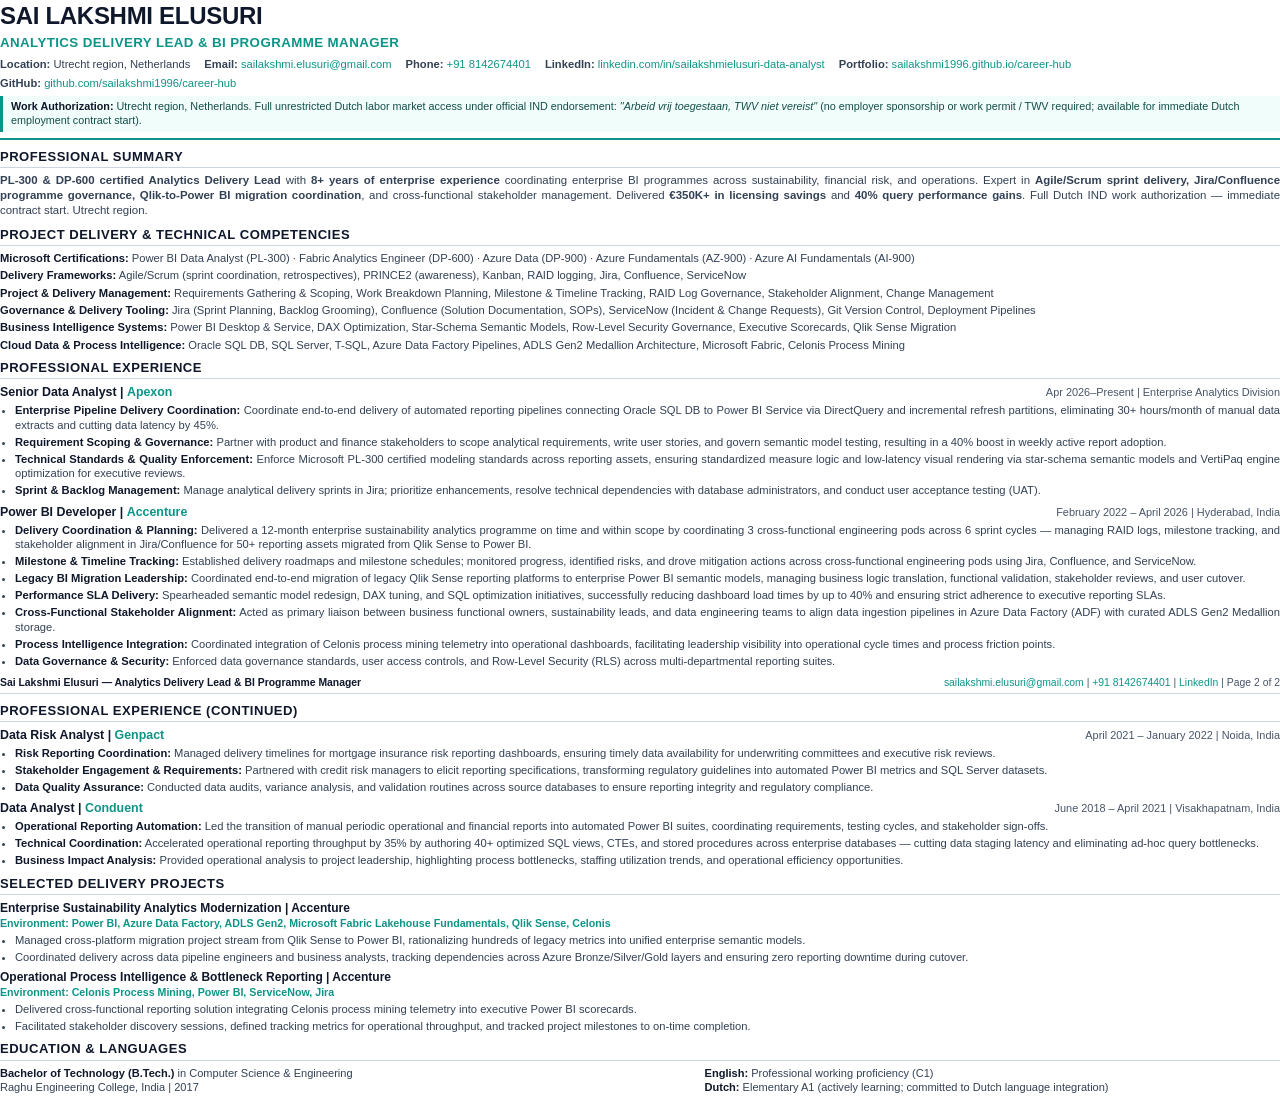
==== commit b32728ee: "docs: synchronize all canonical links and README badges to GitHub Pages website" ====
--- a/cv_bi_project_delivery.html
+++ b/cv_bi_project_delivery.html
@@ -87,6 +87,8 @@
     border-bottom: 1px solid #cbd5e1;
     padding-bottom: 2px;
     margin-bottom: 5px;
+    break-after: avoid;
+    page-break-after: avoid;
   }
 
   /* Summary */
@@ -125,6 +127,8 @@
     justify-content: space-between;
     align-items: baseline;
     margin-bottom: 2px;
+    break-after: avoid;
+    page-break-after: avoid;
   }
   .job-title-company {
     font-size: 9.3pt;
@@ -226,7 +230,7 @@
       <span><strong>Email:</strong> <a href="mailto:sailakshmi.elusuri@gmail.com">sailakshmi.elusuri@gmail.com</a></span>
       <span><strong>Phone:</strong> <a href="tel:+918142674401">+91 8142674401</a></span>
       <span><strong>LinkedIn:</strong> <a href="https://www.linkedin.com/in/sailakshmielusuri-data-analyst/" target="_blank">linkedin.com/in/sailakshmielusuri-data-analyst</a></span>
-      <span><strong>Portfolio:</strong> <a href="https://sailakshminl.netlify.app/" target="_blank">sailakshminl.netlify.app</a></span>
+      <span><strong>Portfolio:</strong> <a href="https://sailakshmi1996.github.io/career-hub/" target="_blank">sailakshmi1996.github.io/career-hub</a></span>
       <span><strong>GitHub:</strong> <a href="https://github.com/sailakshmi1996/career-hub" target="_blank">github.com/sailakshmi1996/career-hub</a></span>
     </div>
     <div class="auth-banner">
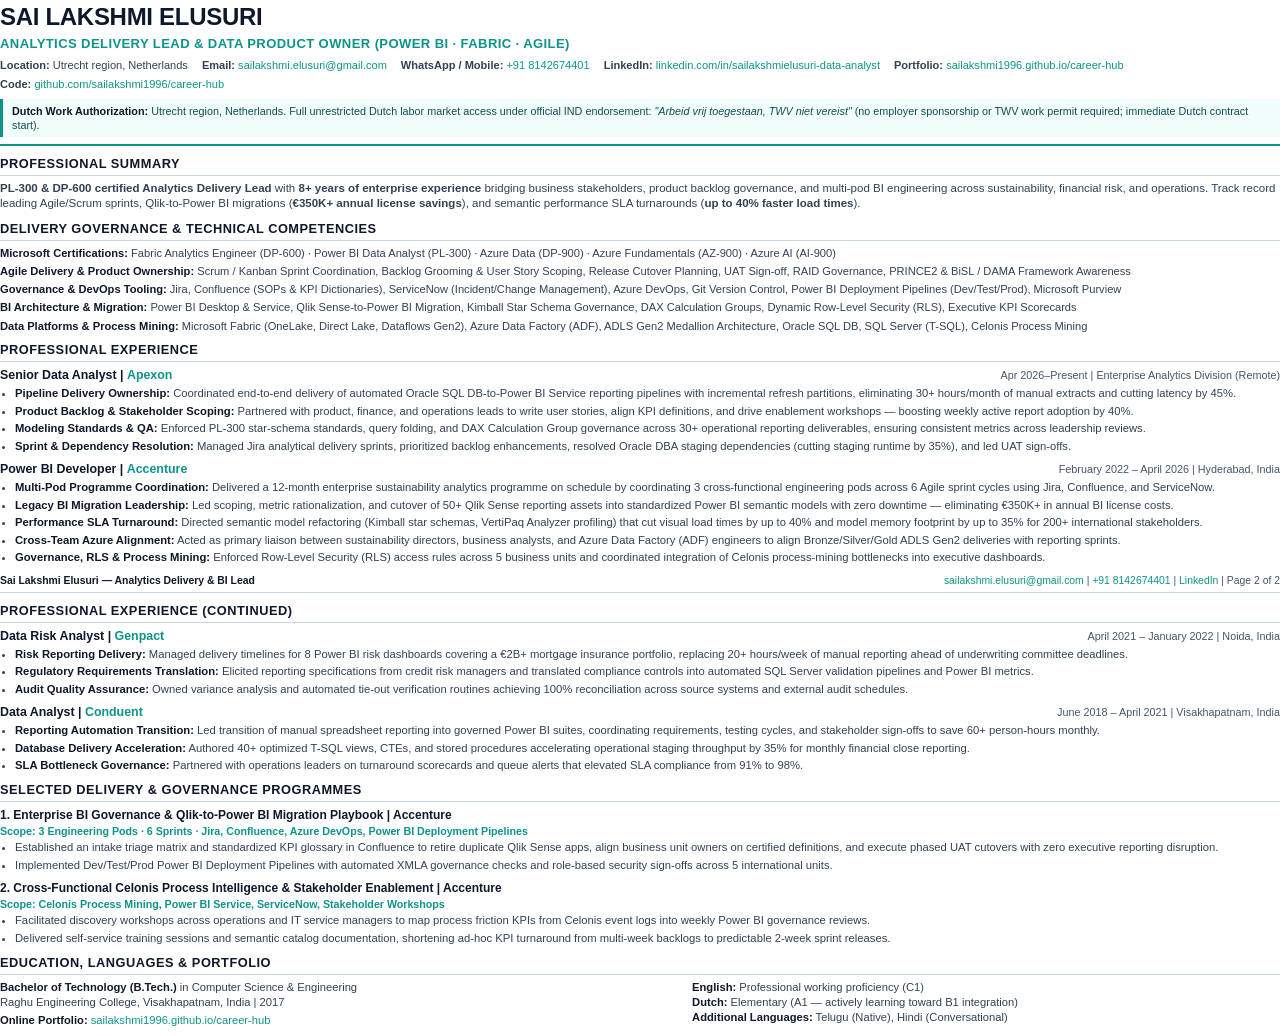
==== commit b047fad4: "feat: overhaul recruiter portfolio, CVs, showcase, mobile UX, and remove Vercel traces" ====
--- a/cv_bi_project_delivery.html
+++ b/cv_bi_project_delivery.html
@@ -18,8 +18,8 @@
     font-family: -apple-system, BlinkMacSystemFont, "Segoe UI", Roboto, "Helvetica Neue", Arial, sans-serif;
     color: #0f172a;
     background-color: #ffffff;
-    font-size: 8.8pt;
-    line-height: 1.34;
+    font-size: 8.85pt;
+    line-height: 1.38;
     -webkit-font-smoothing: antialiased;
   }
   .cv-container {
@@ -30,8 +30,8 @@
   /* Header */
   header.main-header {
     border-bottom: 2px solid #0d9488;
-    padding-bottom: 6px;
-    margin-bottom: 8px;
+    padding-bottom: 7px;
+    margin-bottom: 9px;
   }
   h1 {
     font-size: 18pt;
@@ -42,7 +42,7 @@
     margin-bottom: 2px;
   }
   .target-title {
-    font-size: 10pt;
+    font-size: 9.8pt;
     font-weight: 600;
     color: #0d9488;
     text-transform: uppercase;
@@ -50,7 +50,7 @@
     margin-bottom: 5px;
   }
   .contact-info {
-    font-size: 8.4pt;
+    font-size: 8.3pt;
     color: #334155;
     display: flex;
     flex-wrap: wrap;
@@ -62,13 +62,13 @@
     text-decoration: none;
   }
   .auth-banner {
-    margin-top: 5px;
-    padding: 4px 8px;
+    margin-top: 6px;
+    padding: 5px 9px;
     background-color: #f0fdfa;
     border-left: 3px solid #0d9488;
     font-size: 8.1pt;
     color: #134e4a;
-    line-height: 1.28;
+    line-height: 1.32;
   }
   .auth-banner strong {
     color: #0f172a;
@@ -76,10 +76,10 @@
 
   /* Section Styling */
   section {
-    margin-bottom: 7px;
+    margin-bottom: 8px;
   }
   h2 {
-    font-size: 9.8pt;
+    font-size: 9.6pt;
     font-weight: 700;
     color: #0f172a;
     text-transform: uppercase;
@@ -93,24 +93,24 @@
 
   /* Summary */
   .summary p {
-    text-align: justify;
-    color: #334155;
-    font-size: 8.6pt;
-    line-height: 1.32;
+    text-align: left;
+    color: #334155;
+    font-size: 8.65pt;
+    line-height: 1.36;
   }
 
   /* Skills List */
   .skills-list {
     display: flex;
     flex-direction: column;
-    gap: 3px;
-    font-size: 8.4pt;
+    gap: 3.5px;
+    font-size: 8.35pt;
     break-inside: avoid;
     page-break-inside: avoid;
   }
   .skill-group {
     color: #334155;
-    line-height: 1.28;
+    line-height: 1.32;
   }
   .skill-group strong {
     color: #0f172a;
@@ -118,7 +118,7 @@
 
   /* Jobs & Experience */
   .job {
-    margin-bottom: 6px;
+    margin-bottom: 7px;
     break-inside: avoid;
     page-break-inside: avoid;
   }
@@ -140,9 +140,10 @@
     font-weight: 600;
   }
   .job-meta {
-    font-size: 8.2pt;
+    font-size: 8.1pt;
     color: #475569;
     text-align: right;
+    white-space: nowrap;
   }
   ul.job-bullets {
     margin-left: 15px;
@@ -150,11 +151,11 @@
     list-style-type: disc;
   }
   ul.job-bullets li {
-    font-size: 8.4pt;
+    font-size: 8.45pt;
     color: #334155;
     margin-bottom: 2.5px;
-    text-align: justify;
-    line-height: 1.3;
+    text-align: left;
+    line-height: 1.34;
   }
   ul.job-bullets li strong {
     color: #0f172a;
@@ -169,9 +170,10 @@
     display: flex;
     justify-content: space-between;
     align-items: center;
+    gap: 12px;
     border-bottom: 1px solid #cbd5e1;
-    padding-bottom: 3px;
-    margin-bottom: 8px;
+    padding-bottom: 4px;
+    margin-bottom: 9px;
     font-size: 7.8pt;
     color: #475569;
   }
@@ -182,11 +184,15 @@
   .running-header-name {
     font-weight: 700;
     color: #0f172a;
+    white-space: nowrap;
+  }
+  .running-header-meta {
+    white-space: nowrap;
   }
 
   /* Projects */
   .project-item {
-    margin-bottom: 5px;
+    margin-bottom: 7px;
     break-inside: avoid;
     page-break-inside: avoid;
   }
@@ -199,19 +205,19 @@
     font-size: 8pt;
     color: #0d9488;
     font-weight: 600;
-    margin-bottom: 1.5px;
+    margin-bottom: 2px;
   }
 
   /* Education & Languages */
   .two-col-grid {
     display: grid;
-    grid-template-columns: 1.2fr 1fr;
-    gap: 14px;
-    font-size: 8.3pt;
+    grid-template-columns: 1.15fr 1fr;
+    gap: 16px;
+    font-size: 8.4pt;
   }
   .edu-block, .lang-block {
     color: #334155;
-    line-height: 1.3;
+    line-height: 1.36;
   }
   .edu-block strong, .lang-block strong {
     color: #0f172a;
@@ -224,17 +230,17 @@
   <!-- PAGE 1 -->
   <header class="main-header">
     <h1>Sai Lakshmi Elusuri</h1>
-    <div class="target-title">Analytics Delivery Lead &amp; BI Programme Manager</div>
+    <div class="target-title">Analytics Delivery Lead &amp; Data Product Owner (Power BI · Fabric · Agile)</div>
     <div class="contact-info">
       <span><strong>Location:</strong> Utrecht region, Netherlands</span>
       <span><strong>Email:</strong> <a href="mailto:sailakshmi.elusuri@gmail.com">sailakshmi.elusuri@gmail.com</a></span>
-      <span><strong>Phone:</strong> <a href="tel:+918142674401">+91 8142674401</a></span>
+      <span><strong>WhatsApp / Mobile:</strong> <a href="tel:+918142674401">+91 8142674401</a></span>
       <span><strong>LinkedIn:</strong> <a href="https://www.linkedin.com/in/sailakshmielusuri-data-analyst/" target="_blank">linkedin.com/in/sailakshmielusuri-data-analyst</a></span>
       <span><strong>Portfolio:</strong> <a href="https://sailakshmi1996.github.io/career-hub/" target="_blank">sailakshmi1996.github.io/career-hub</a></span>
-      <span><strong>GitHub:</strong> <a href="https://github.com/sailakshmi1996/career-hub" target="_blank">github.com/sailakshmi1996/career-hub</a></span>
+      <span><strong>Code:</strong> <a href="https://github.com/sailakshmi1996/career-hub/tree/main/technical-showcase" target="_blank">github.com/sailakshmi1996/career-hub</a></span>
     </div>
     <div class="auth-banner">
-      <strong>Work Authorization:</strong> Utrecht region, Netherlands. Full unrestricted Dutch labor market access under official IND endorsement: <em>"Arbeid vrij toegestaan, TWV niet vereist"</em> (no employer sponsorship or work permit / TWV required; available for immediate Dutch employment contract start).
+      <strong>Dutch Work Authorization:</strong> Utrecht region, Netherlands. Full unrestricted Dutch labor market access under official IND endorsement: <em>"Arbeid vrij toegestaan, TWV niet vereist"</em> (no employer sponsorship or TWV work permit required; immediate Dutch contract start).
     </div>
   </header>
 
@@ -242,31 +248,28 @@
   <section class="summary">
     <h2>Professional Summary</h2>
     <p>
-      <strong>PL-300 &amp; DP-600 certified Analytics Delivery Lead</strong> with <strong>8+ years of enterprise experience</strong> coordinating enterprise BI programmes across sustainability, financial risk, and operations. Expert in <strong>Agile/Scrum sprint delivery, Jira/Confluence programme governance, Qlik-to-Power BI migration coordination</strong>, and cross-functional stakeholder management. Delivered <strong>€350K+ in licensing savings</strong> and <strong>40% query performance gains</strong>. Full Dutch IND work authorization — immediate contract start. Utrecht region.
+      <strong>PL-300 &amp; DP-600 certified Analytics Delivery Lead</strong> with <strong>8+ years of enterprise experience</strong> bridging business stakeholders, product backlog governance, and multi-pod BI engineering across sustainability, financial risk, and operations. Track record leading Agile/Scrum sprints, Qlik-to-Power BI migrations (<strong>€350K+ annual license savings</strong>), and semantic performance SLA turnarounds (<strong>up to 40% faster load times</strong>).
     </p>
   </section>
 
   <!-- PROJECT DELIVERY & TECHNICAL COMPETENCIES -->
   <section class="skills">
-    <h2>Project Delivery &amp; Technical Competencies</h2>
+    <h2>Delivery Governance &amp; Technical Competencies</h2>
     <div class="skills-list">
       <div class="skill-group">
-        <strong>Microsoft Certifications:</strong> Power BI Data Analyst (PL-300) · Fabric Analytics Engineer (DP-600) · Azure Data (DP-900) · Azure Fundamentals (AZ-900) · Azure AI Fundamentals (AI-900)
-      </div>
-      <div class="skill-group">
-        <strong>Delivery Frameworks:</strong> Agile/Scrum (sprint coordination, retrospectives), PRINCE2 (awareness), Kanban, RAID logging, Jira, Confluence, ServiceNow
-      </div>
-      <div class="skill-group">
-        <strong>Project &amp; Delivery Management:</strong> Requirements Gathering &amp; Scoping, Work Breakdown Planning, Milestone &amp; Timeline Tracking, RAID Log Governance, Stakeholder Alignment, Change Management
-      </div>
-      <div class="skill-group">
-        <strong>Governance &amp; Delivery Tooling:</strong> Jira (Sprint Planning, Backlog Grooming), Confluence (Solution Documentation, SOPs), ServiceNow (Incident &amp; Change Requests), Git Version Control, Deployment Pipelines
-      </div>
-      <div class="skill-group">
-        <strong>Business Intelligence Systems:</strong> Power BI Desktop &amp; Service, DAX Optimization, Star-Schema Semantic Models, Row-Level Security Governance, Executive Scorecards, Qlik Sense Migration
-      </div>
-      <div class="skill-group">
-        <strong>Cloud Data &amp; Process Intelligence:</strong> Oracle SQL DB, SQL Server, T-SQL, Azure Data Factory Pipelines, ADLS Gen2 Medallion Architecture, Microsoft Fabric, Celonis Process Mining
+        <strong>Microsoft Certifications:</strong> Fabric Analytics Engineer (DP-600) · Power BI Data Analyst (PL-300) · Azure Data (DP-900) · Azure Fundamentals (AZ-900) · Azure AI (AI-900)
+      </div>
+      <div class="skill-group">
+        <strong>Agile Delivery &amp; Product Ownership:</strong> Scrum / Kanban Sprint Coordination, Backlog Grooming &amp; User Story Scoping, Release Cutover Planning, UAT Sign-off, RAID Governance, PRINCE2 &amp; BiSL / DAMA Framework Awareness
+      </div>
+      <div class="skill-group">
+        <strong>Governance &amp; DevOps Tooling:</strong> Jira, Confluence (SOPs &amp; KPI Dictionaries), ServiceNow (Incident/Change Management), Azure DevOps, Git Version Control, Power BI Deployment Pipelines (Dev/Test/Prod), Microsoft Purview
+      </div>
+      <div class="skill-group">
+        <strong>BI Architecture &amp; Migration:</strong> Power BI Desktop &amp; Service, Qlik Sense-to-Power BI Migration, Kimball Star Schema Governance, DAX Calculation Groups, Dynamic Row-Level Security (RLS), Executive KPI Scorecards
+      </div>
+      <div class="skill-group">
+        <strong>Data Platforms &amp; Process Mining:</strong> Microsoft Fabric (OneLake, Direct Lake, Dataflows Gen2), Azure Data Factory (ADF), ADLS Gen2 Medallion Architecture, Oracle SQL DB, SQL Server (T-SQL), Celonis Process Mining
       </div>
     </div>
   </section>
@@ -279,13 +282,13 @@
     <div class="job">
       <div class="job-header">
         <span class="job-title-company">Senior Data Analyst | <span class="job-company">Apexon</span></span>
-        <span class="job-meta">Apr 2026–Present | Enterprise Analytics Division</span>
-      </div>
-      <ul class="job-bullets">
-        <li><strong>Enterprise Pipeline Delivery Coordination:</strong> Coordinate end-to-end delivery of automated reporting pipelines connecting Oracle SQL DB to Power BI Service via DirectQuery and incremental refresh partitions, eliminating 30+ hours/month of manual data extracts and cutting data latency by 45%.</li>
-        <li><strong>Requirement Scoping &amp; Governance:</strong> Partner with product and finance stakeholders to scope analytical requirements, write user stories, and govern semantic model testing, resulting in a 40% boost in weekly active report adoption.</li>
-        <li><strong>Technical Standards &amp; Quality Enforcement:</strong> Enforce Microsoft PL-300 certified modeling standards across reporting assets, ensuring standardized measure logic and low-latency visual rendering via star-schema semantic models and VertiPaq engine optimization for executive reviews.</li>
-        <li><strong>Sprint &amp; Backlog Management:</strong> Manage analytical delivery sprints in Jira; prioritize enhancements, resolve technical dependencies with database administrators, and conduct user acceptance testing (UAT).</li>
+        <span class="job-meta">Apr 2026–Present | Enterprise Analytics Division (Remote)</span>
+      </div>
+      <ul class="job-bullets">
+        <li><strong>Pipeline Delivery Ownership:</strong> Coordinated end-to-end delivery of automated Oracle SQL DB-to-Power BI Service reporting pipelines with incremental refresh partitions, eliminating 30+ hours/month of manual extracts and cutting latency by 45%.</li>
+        <li><strong>Product Backlog &amp; Stakeholder Scoping:</strong> Partnered with product, finance, and operations leads to write user stories, align KPI definitions, and drive enablement workshops — boosting weekly active report adoption by 40%.</li>
+        <li><strong>Modeling Standards &amp; QA:</strong> Enforced PL-300 star-schema standards, query folding, and DAX Calculation Group governance across 30+ operational reporting deliverables, ensuring consistent metrics across leadership reviews.</li>
+        <li><strong>Sprint &amp; Dependency Resolution:</strong> Managed Jira analytical delivery sprints, prioritized backlog enhancements, resolved Oracle DBA staging dependencies (cutting staging runtime by 35%), and led UAT sign-offs.</li>
       </ul>
     </div>
 
@@ -296,13 +299,11 @@
         <span class="job-meta">February 2022 – April 2026 | Hyderabad, India</span>
       </div>
       <ul class="job-bullets">
-        <li><strong>Delivery Coordination &amp; Planning:</strong> Delivered a 12-month enterprise sustainability analytics programme on time and within scope by coordinating 3 cross-functional engineering pods across 6 sprint cycles — managing RAID logs, milestone tracking, and stakeholder alignment in Jira/Confluence for 50+ reporting assets migrated from Qlik Sense to Power BI.</li>
-        <li><strong>Milestone &amp; Timeline Tracking:</strong> Established delivery roadmaps and milestone schedules; monitored progress, identified risks, and drove mitigation actions across cross-functional engineering pods using Jira, Confluence, and ServiceNow.</li>
-        <li><strong>Legacy BI Migration Leadership:</strong> Coordinated end-to-end migration of legacy Qlik Sense reporting platforms to enterprise Power BI semantic models, managing business logic translation, functional validation, stakeholder reviews, and user cutover.</li>
-        <li><strong>Performance SLA Delivery:</strong> Spearheaded semantic model redesign, DAX tuning, and SQL optimization initiatives, successfully reducing dashboard load times by up to 40% and ensuring strict adherence to executive reporting SLAs.</li>
-        <li><strong>Cross-Functional Stakeholder Alignment:</strong> Acted as primary liaison between business functional owners, sustainability leads, and data engineering teams to align data ingestion pipelines in Azure Data Factory (ADF) with curated ADLS Gen2 Medallion storage.</li>
-        <li><strong>Process Intelligence Integration:</strong> Coordinated integration of Celonis process mining telemetry into operational dashboards, facilitating leadership visibility into operational cycle times and process friction points.</li>
-        <li><strong>Data Governance &amp; Security:</strong> Enforced data governance standards, user access controls, and Row-Level Security (RLS) across multi-departmental reporting suites.</li>
+        <li><strong>Multi-Pod Programme Coordination:</strong> Delivered a 12-month enterprise sustainability analytics programme on schedule by coordinating 3 cross-functional engineering pods across 6 Agile sprint cycles using Jira, Confluence, and ServiceNow.</li>
+        <li><strong>Legacy BI Migration Leadership:</strong> Led scoping, metric rationalization, and cutover of 50+ Qlik Sense reporting assets into standardized Power BI semantic models with zero downtime — eliminating €350K+ in annual BI license costs.</li>
+        <li><strong>Performance SLA Turnaround:</strong> Directed semantic model refactoring (Kimball star schemas, VertiPaq Analyzer profiling) that cut visual load times by up to 40% and model memory footprint by up to 35% for 200+ international stakeholders.</li>
+        <li><strong>Cross-Team Azure Alignment:</strong> Acted as primary liaison between sustainability directors, business analysts, and Azure Data Factory (ADF) engineers to align Bronze/Silver/Gold ADLS Gen2 deliveries with reporting sprints.</li>
+        <li><strong>Governance, RLS &amp; Process Mining:</strong> Enforced Row-Level Security (RLS) access rules across 5 business units and coordinated integration of Celonis process-mining bottlenecks into executive dashboards.</li>
       </ul>
     </div>
   </section>
@@ -312,8 +313,8 @@
 
   <!-- RUNNING HEADER PAGE 2 -->
   <div class="running-header">
-    <div class="running-header-name">Sai Lakshmi Elusuri — Analytics Delivery Lead &amp; BI Programme Manager</div>
-    <div>
+    <div class="running-header-name">Sai Lakshmi Elusuri — Analytics Delivery &amp; BI Lead</div>
+    <div class="running-header-meta">
       <a href="mailto:sailakshmi.elusuri@gmail.com">sailakshmi.elusuri@gmail.com</a> |
       <a href="tel:+918142674401">+91 8142674401</a> |
       <a href="https://www.linkedin.com/in/sailakshmielusuri-data-analyst/" target="_blank">LinkedIn</a> |
@@ -332,9 +333,9 @@
         <span class="job-meta">April 2021 – January 2022 | Noida, India</span>
       </div>
       <ul class="job-bullets">
-        <li><strong>Risk Reporting Coordination:</strong> Managed delivery timelines for mortgage insurance risk reporting dashboards, ensuring timely data availability for underwriting committees and executive risk reviews.</li>
-        <li><strong>Stakeholder Engagement &amp; Requirements:</strong> Partnered with credit risk managers to elicit reporting specifications, transforming regulatory guidelines into automated Power BI metrics and SQL Server datasets.</li>
-        <li><strong>Data Quality Assurance:</strong> Conducted data audits, variance analysis, and validation routines across source databases to ensure reporting integrity and regulatory compliance.</li>
+        <li><strong>Risk Reporting Delivery:</strong> Managed delivery timelines for 8 Power BI risk dashboards covering a €2B+ mortgage insurance portfolio, replacing 20+ hours/week of manual reporting ahead of underwriting committee deadlines.</li>
+        <li><strong>Regulatory Requirements Translation:</strong> Elicited reporting specifications from credit risk managers and translated compliance controls into automated SQL Server validation pipelines and Power BI metrics.</li>
+        <li><strong>Audit Quality Assurance:</strong> Owned variance analysis and automated tie-out verification routines achieving 100% reconciliation across source systems and external audit schedules.</li>
       </ul>
     </div>
 
@@ -345,45 +346,49 @@
         <span class="job-meta">June 2018 – April 2021 | Visakhapatnam, India</span>
       </div>
       <ul class="job-bullets">
-        <li><strong>Operational Reporting Automation:</strong> Led the transition of manual periodic operational and financial reports into automated Power BI suites, coordinating requirements, testing cycles, and stakeholder sign-offs.</li>
-        <li><strong>Technical Coordination:</strong> Accelerated operational reporting throughput by 35% by authoring 40+ optimized SQL views, CTEs, and stored procedures across enterprise databases — cutting data staging latency and eliminating ad-hoc query bottlenecks.</li>
-        <li><strong>Business Impact Analysis:</strong> Provided operational analysis to project leadership, highlighting process bottlenecks, staffing utilization trends, and operational efficiency opportunities.</li>
-      </ul>
-    </div>
-  </section>
-
-  <!-- SELECTED KEY PROJECTS -->
+        <li><strong>Reporting Automation Transition:</strong> Led transition of manual spreadsheet reporting into governed Power BI suites, coordinating requirements, testing cycles, and stakeholder sign-offs to save 60+ person-hours monthly.</li>
+        <li><strong>Database Delivery Acceleration:</strong> Authored 40+ optimized T-SQL views, CTEs, and stored procedures accelerating operational staging throughput by 35% for monthly financial close reporting.</li>
+        <li><strong>SLA Bottleneck Governance:</strong> Partnered with operations leaders on turnaround scorecards and queue alerts that elevated SLA compliance from 91% to 98%.</li>
+      </ul>
+    </div>
+  </section>
+
+  <!-- SELECTED DELIVERY PROGRAMMES -->
   <section class="projects">
-    <h2>Selected Delivery Projects</h2>
+    <h2>Selected Delivery &amp; Governance Programmes</h2>
+
     <div class="project-item">
-      <div class="project-title">Enterprise Sustainability Analytics Modernization | Accenture</div>
-      <div class="project-tech">Environment: Power BI, Azure Data Factory, ADLS Gen2, Microsoft Fabric Lakehouse Fundamentals, Qlik Sense, Celonis</div>
-      <ul class="job-bullets">
-        <li>Managed cross-platform migration project stream from Qlik Sense to Power BI, rationalizing hundreds of legacy metrics into unified enterprise semantic models.</li>
-        <li>Coordinated delivery across data pipeline engineers and business analysts, tracking dependencies across Azure Bronze/Silver/Gold layers and ensuring zero reporting downtime during cutover.</li>
-      </ul>
-    </div>
+      <div class="project-title">1. Enterprise BI Governance &amp; Qlik-to-Power BI Migration Playbook | Accenture</div>
+      <div class="project-tech">Scope: 3 Engineering Pods · 6 Sprints · Jira, Confluence, Azure DevOps, Power BI Deployment Pipelines</div>
+      <ul class="job-bullets">
+        <li>Established an intake triage matrix and standardized KPI glossary in Confluence to retire duplicate Qlik Sense apps, align business unit owners on certified definitions, and execute phased UAT cutovers with zero executive reporting disruption.</li>
+        <li>Implemented Dev/Test/Prod Power BI Deployment Pipelines with automated XMLA governance checks and role-based security sign-offs across 5 international units.</li>
+      </ul>
+    </div>
+
     <div class="project-item">
-      <div class="project-title">Operational Process Intelligence &amp; Bottleneck Reporting | Accenture</div>
-      <div class="project-tech">Environment: Celonis Process Mining, Power BI, ServiceNow, Jira</div>
-      <ul class="job-bullets">
-        <li>Delivered cross-functional reporting solution integrating Celonis process mining telemetry into executive Power BI scorecards.</li>
-        <li>Facilitated stakeholder discovery sessions, defined tracking metrics for operational throughput, and tracked project milestones to on-time completion.</li>
+      <div class="project-title">2. Cross-Functional Celonis Process Intelligence &amp; Stakeholder Enablement | Accenture</div>
+      <div class="project-tech">Scope: Celonis Process Mining, Power BI Service, ServiceNow, Stakeholder Workshops</div>
+      <ul class="job-bullets">
+        <li>Facilitated discovery workshops across operations and IT service managers to map process friction KPIs from Celonis event logs into weekly Power BI governance reviews.</li>
+        <li>Delivered self-service training sessions and semantic catalog documentation, shortening ad-hoc KPI turnaround from multi-week backlogs to predictable 2-week sprint releases.</li>
       </ul>
     </div>
   </section>
 
   <!-- EDUCATION & LANGUAGES -->
   <section class="education-languages">
-    <h2>Education &amp; Languages</h2>
+    <h2>Education, Languages &amp; Portfolio</h2>
     <div class="two-col-grid">
       <div class="edu-block">
         <div><strong>Bachelor of Technology (B.Tech.)</strong> in Computer Science &amp; Engineering</div>
-        <div>Raghu Engineering College, India | 2017</div>
+        <div>Raghu Engineering College, Visakhapatnam, India | 2017</div>
+        <div style="margin-top:3px;"><strong>Online Portfolio:</strong> <a href="https://sailakshmi1996.github.io/career-hub/" target="_blank" style="color:#0d9488; text-decoration:none;">sailakshmi1996.github.io/career-hub</a></div>
       </div>
       <div class="lang-block">
         <div><strong>English:</strong> Professional working proficiency (C1)</div>
-        <div><strong>Dutch:</strong> Elementary A1 (actively learning; committed to Dutch language integration)</div>
+        <div><strong>Dutch:</strong> Elementary (A1 — actively learning toward B1 integration)</div>
+        <div><strong>Additional Languages:</strong> Telugu (Native), Hindi (Conversational)</div>
       </div>
     </div>
   </section>
